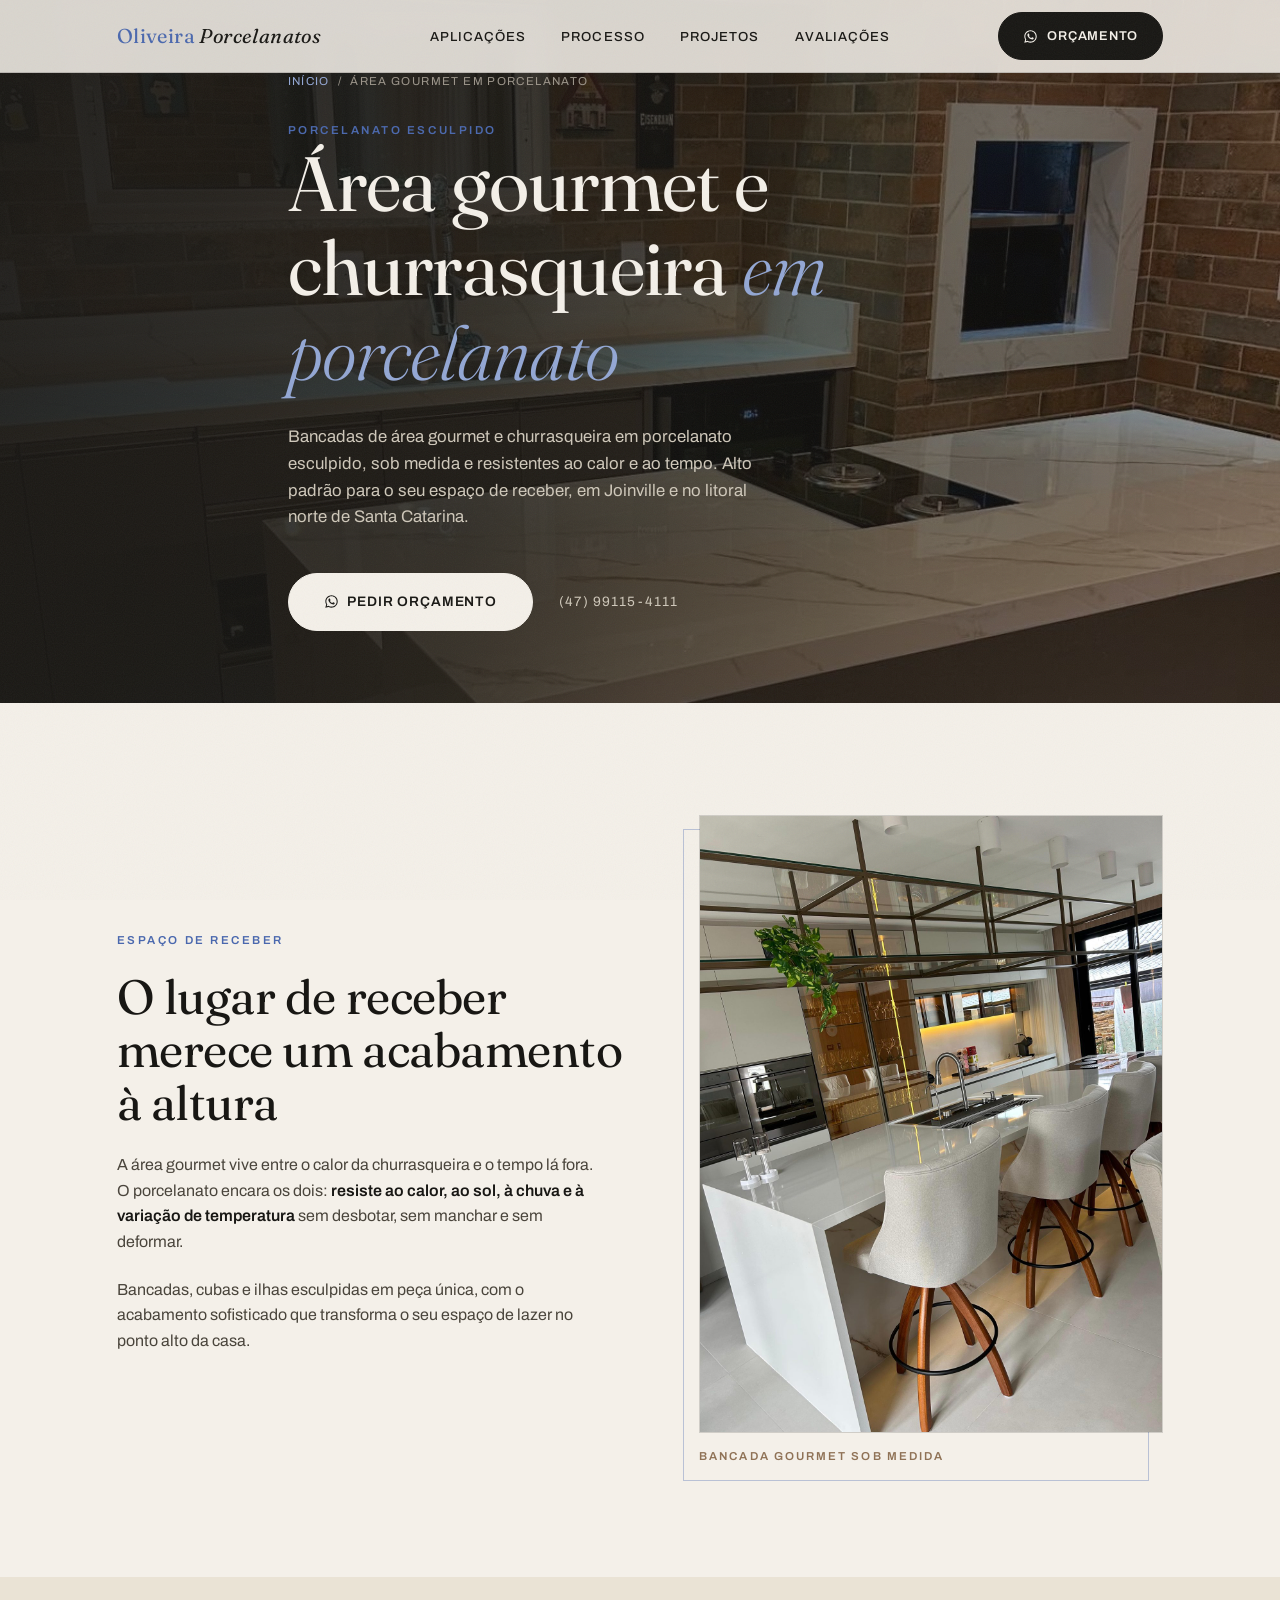
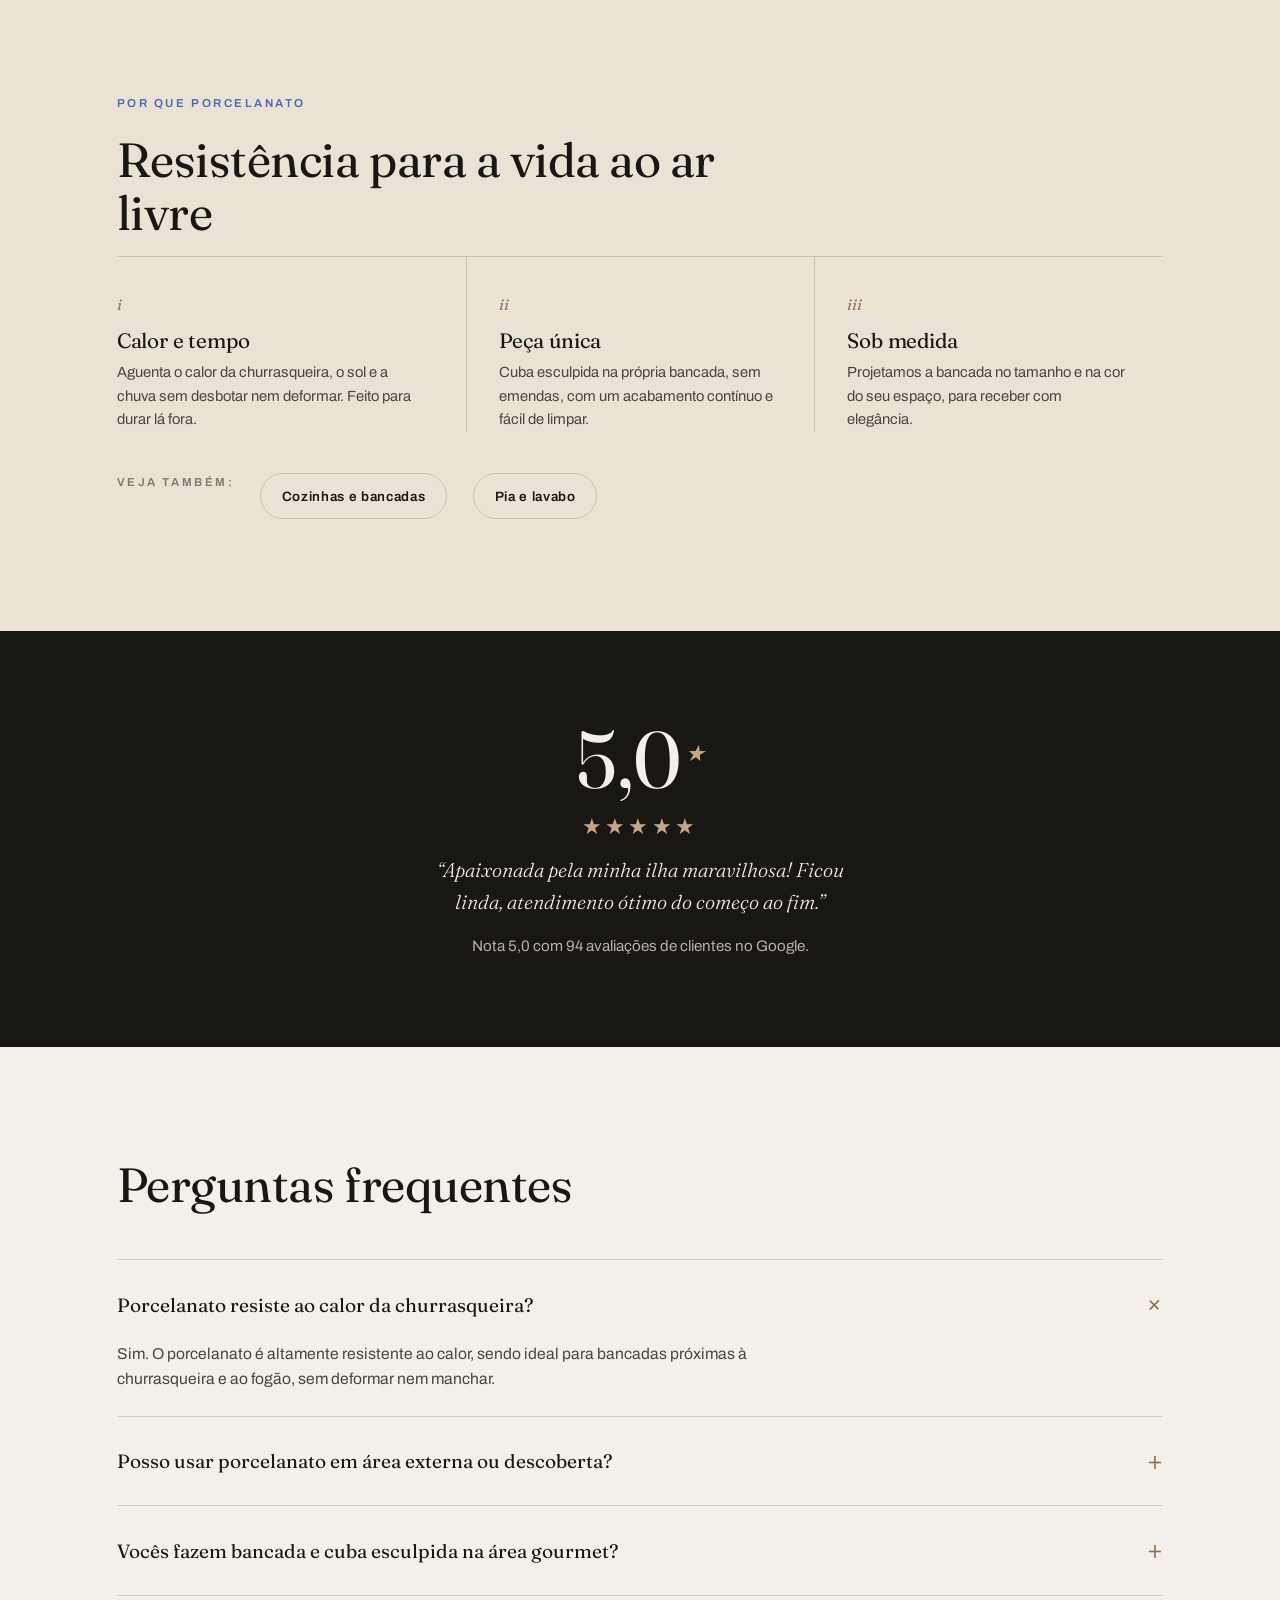
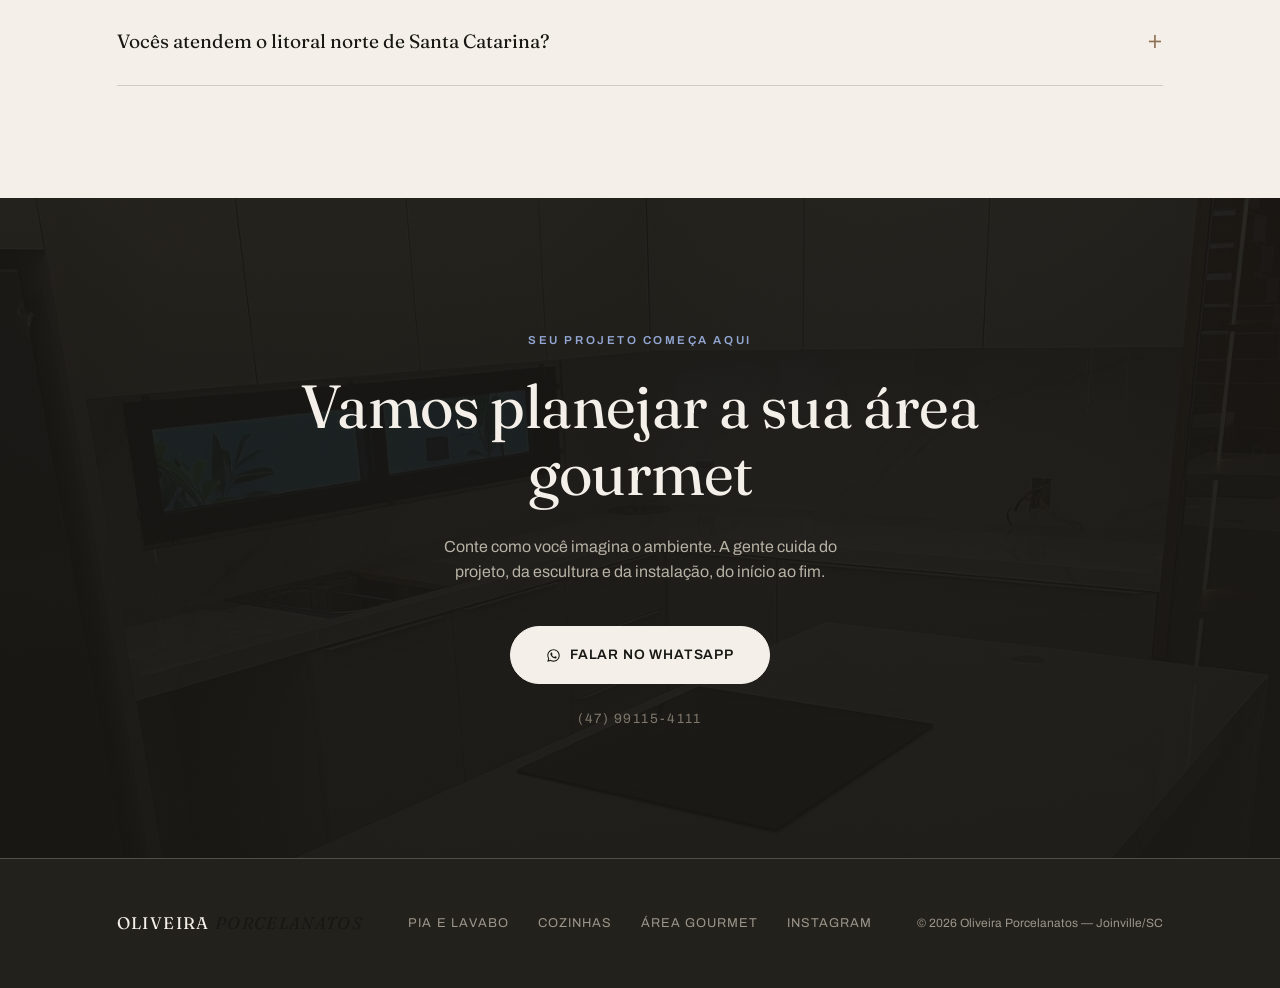
==== area-gourmet-porcelanato/index.html @ 545fddc0 "SEO: paginas por aplicacao (pia/lavabo, cozinha, area gourmet) + links internos + sitemap 3 landing " ====
<!DOCTYPE html>
<html lang="pt-BR">
<head>
<meta charset="UTF-8">
<meta name="viewport" content="width=device-width, initial-scale=1.0">
<title>Área Gourmet e Churrasqueira em Porcelanato | Joinville e Litoral SC | Oliveira Porcelanatos</title>
<meta name="description" content="Bancadas de área gourmet e churrasqueira em porcelanato esculpido, sob medida. Resistente ao calor e ao tempo, alto padrão. Joinville, Balneário Camboriú, Itapema e região.">
<link rel="canonical" href="https://oliveiraporcelanatos.com.br/area-gourmet-porcelanato/">
<link rel="icon" type="image/png" sizes="32x32" href="../assets/favicon-32.png">
<link rel="icon" type="image/png" sizes="16x16" href="../assets/favicon-16.png">
<link rel="apple-touch-icon" href="../assets/favicon-180.png">

<meta property="og:title" content="Área Gourmet e Churrasqueira em Porcelanato | Oliveira Porcelanatos">
<meta property="og:description" content="Bancadas de área gourmet e churrasqueira em porcelanato esculpido, resistentes ao calor e ao tempo. Alto padrão sob medida em Joinville e litoral norte de SC.">
<meta property="og:type" content="website">
<meta property="og:url" content="https://oliveiraporcelanatos.com.br/area-gourmet-porcelanato/">
<meta property="og:image" content="https://oliveiraporcelanatos.com.br/assets/aplic-gourmet.jpg">
<meta property="og:locale" content="pt_BR">

<script type="application/ld+json">
{
  "@context":"https://schema.org","@type":"Service",
  "serviceType":"Área gourmet e churrasqueira em porcelanato esculpido",
  "provider":{"@type":"LocalBusiness","name":"Oliveira Porcelanatos","telephone":"+5547991154111","url":"https://oliveiraporcelanatos.com.br/","aggregateRating":{"@type":"AggregateRating","ratingValue":"5.0","reviewCount":"94"}},
  "areaServed":["Joinville","Balneário Camboriú","Itapema","Barra Velha","Itajaí","Blumenau"],
  "description":"Bancadas de área gourmet e churrasqueira em porcelanato esculpido, sob medida, resistentes ao calor e às intempéries."
}
</script>
<script type="application/ld+json">
{
  "@context":"https://schema.org","@type":"BreadcrumbList",
  "itemListElement":[
    {"@type":"ListItem","position":1,"name":"Início","item":"https://oliveiraporcelanatos.com.br/"},
    {"@type":"ListItem","position":2,"name":"Área gourmet em porcelanato","item":"https://oliveiraporcelanatos.com.br/area-gourmet-porcelanato/"}
  ]
}
</script>
<script type="application/ld+json">
{
  "@context":"https://schema.org","@type":"FAQPage","mainEntity":[
    {"@type":"Question","name":"Porcelanato resiste ao calor da churrasqueira?","acceptedAnswer":{"@type":"Answer","text":"Sim. O porcelanato é altamente resistente ao calor, sendo ideal para bancadas próximas à churrasqueira e ao fogão, sem deformar nem manchar."}},
    {"@type":"Question","name":"Posso usar porcelanato em área externa ou descoberta?","acceptedAnswer":{"@type":"Answer","text":"Sim. O porcelanato resiste ao sol, à chuva e à variação de temperatura sem desbotar, o que o torna excelente para áreas gourmet abertas e varandas."}},
    {"@type":"Question","name":"Vocês fazem bancada e cuba esculpida na área gourmet?","acceptedAnswer":{"@type":"Answer","text":"Sim. Esculpimos a cuba na própria chapa, em peça única com a bancada, e projetamos tudo sob medida para o seu espaço de receber."}},
    {"@type":"Question","name":"Vocês atendem o litoral norte de Santa Catarina?","acceptedAnswer":{"@type":"Answer","text":"Sim. Atendemos Joinville e todo o litoral norte de SC, incluindo Balneário Camboriú, Itapema e Barra Velha, levando o projeto pronto para a instalação."}}
  ]
}
</script>

<!-- Meta Pixel -->
<script>
!function(f,b,e,v,n,t,s){if(f.fbq)return;n=f.fbq=function(){n.callMethod?
n.callMethod.apply(n,arguments):n.queue.push(arguments)};if(!f._fbq)f._fbq=n;
n.push=n;n.loaded=!0;n.version='2.0';n.queue=[];t=b.createElement(e);t.async=!0;
t.src=v;s=b.getElementsByTagName(e)[0];s.parentNode.insertBefore(t,s)}(window,
document,'script','https://connect.facebook.net/en_US/fbevents.js');
fbq('init', '1409799454353102');
fbq('track', 'PageView');
</script>
<noscript><img height="1" width="1" style="display:none"
src="https://www.facebook.com/tr?id=1409799454353102&ev=PageView&noscript=1"/></noscript>
<!-- End Meta Pixel -->

<!-- Google Analytics (GA4) -->
<script async src="https://www.googletagmanager.com/gtag/js?id=G-6F4FPWEDV4"></script>
<script>
window.dataLayer = window.dataLayer || [];
function gtag(){dataLayer.push(arguments);}
gtag('js', new Date());
gtag('config', 'G-6F4FPWEDV4');
</script>
<!-- End Google Analytics -->

<link rel="preconnect" href="https://fonts.googleapis.com">
<link rel="preconnect" href="https://fonts.gstatic.com" crossorigin>
<link href="https://fonts.googleapis.com/css2?family=Fraunces:ital,opsz,wght@0,9..144,300;0,9..144,400;0,9..144,500;1,9..144,300;1,9..144,400&family=Archivo:wght@400;500;600&display=swap" rel="stylesheet">
<link rel="stylesheet" href="../assets/aplicacoes.css">
</head>
<body>

<header>
  <div class="wrap nav">
    <a class="marca" href="../">Oliveira <span>Porcelanatos</span></a>
    <ul class="nav-links">
      <li><a href="../#aplicacoes">Aplicações</a></li>
      <li><a href="../#processo">Processo</a></li>
      <li><a href="../#projetos">Projetos</a></li>
      <li><a href="../#reputacao">Avaliações</a></li>
    </ul>
    <a class="btn-zap" href="https://wa.me/5547991154111?text=Ol%C3%A1!%20Vim%20pelo%20site%20e%20gostaria%20de%20um%20or%C3%A7amento%20de%20%C3%A1rea%20gourmet%20em%20porcelanato." target="_blank" rel="noopener">
      <svg viewBox="0 0 24 24"><path d="M19.05 4.91A9.82 9.82 0 0012.04 2c-5.46 0-9.91 4.45-9.91 9.91 0 1.75.46 3.45 1.32 4.95L2.05 22l5.25-1.38c1.45.79 3.08 1.21 4.74 1.21 5.46 0 9.91-4.45 9.91-9.91 0-2.65-1.03-5.14-2.9-7.01zm-7.01 15.24c-1.48 0-2.93-.4-4.2-1.15l-.3-.18-3.12.82.83-3.04-.2-.31a8.26 8.26 0 01-1.26-4.38c0-4.54 3.7-8.24 8.25-8.24 2.2 0 4.27.86 5.82 2.42a8.18 8.18 0 012.41 5.83c0 4.54-3.7 8.24-8.25 8.24zm4.52-6.16c-.25-.12-1.47-.72-1.69-.81-.23-.08-.39-.12-.56.12-.17.25-.64.81-.78.97-.14.17-.29.19-.54.06-.25-.12-1.05-.39-1.99-1.23-.74-.66-1.23-1.47-1.38-1.72-.14-.25-.02-.38.11-.51.11-.11.25-.29.37-.43.13-.14.17-.25.25-.41.08-.17.04-.31-.02-.43-.06-.12-.56-1.34-.76-1.84-.2-.48-.41-.42-.56-.42-.14 0-.31-.02-.48-.02s-.43.06-.66.31c-.22.25-.86.85-.86 2.07 0 1.22.89 2.4 1.01 2.56.12.17 1.75 2.67 4.24 3.74.59.26 1.05.41 1.41.52.59.19 1.13.16 1.56.1.48-.07 1.47-.6 1.68-1.18.21-.58.21-1.08.14-1.18-.06-.11-.22-.17-.47-.29z"/></svg>
      Orçamento
    </a>
  </div>
</header>

<section class="ap-hero" style="background-image:url('../assets/aplic-gourmet.jpg')">
  <div class="wrap ap-hero-inner">
    <nav class="bc"><a href="../">Início</a> <span>/</span> <span>Área gourmet em porcelanato</span></nav>
    <span class="label">Porcelanato esculpido</span>
    <h1>Área gourmet e churrasqueira <em>em porcelanato</em></h1>
    <p class="sub">Bancadas de área gourmet e churrasqueira em porcelanato esculpido, sob medida e resistentes ao calor e ao tempo. Alto padrão para o seu espaço de receber, em Joinville e no litoral norte de Santa Catarina.</p>
    <div class="ctas">
      <a class="btn-zap grande" href="https://wa.me/5547991154111?text=Ol%C3%A1!%20Vim%20pelo%20site%20e%20gostaria%20de%20um%20or%C3%A7amento%20de%20%C3%A1rea%20gourmet%20em%20porcelanato." target="_blank" rel="noopener">
        <svg viewBox="0 0 24 24"><path d="M19.05 4.91A9.82 9.82 0 0012.04 2c-5.46 0-9.91 4.45-9.91 9.91 0 1.75.46 3.45 1.32 4.95L2.05 22l5.25-1.38c1.45.79 3.08 1.21 4.74 1.21 5.46 0 9.91-4.45 9.91-9.91 0-2.65-1.03-5.14-2.9-7.01zm-7.01 15.24c-1.48 0-2.93-.4-4.2-1.15l-.3-.18-3.12.82.83-3.04-.2-.31a8.26 8.26 0 01-1.26-4.38c0-4.54 3.7-8.24 8.25-8.24 2.2 0 4.27.86 5.82 2.42a8.18 8.18 0 012.41 5.83c0 4.54-3.7 8.24-8.25 8.24zm4.52-6.16c-.25-.12-1.47-.72-1.69-.81-.23-.08-.39-.12-.56.12-.17.25-.64.81-.78.97-.14.17-.29.19-.54.06-.25-.12-1.05-.39-1.99-1.23-.74-.66-1.23-1.47-1.38-1.72-.14-.25-.02-.38.11-.51.11-.11.25-.29.37-.43.13-.14.17-.25.25-.41.08-.17.04-.31-.02-.43-.06-.12-.56-1.34-.76-1.84-.2-.48-.41-.42-.56-.42-.14 0-.31-.02-.48-.02s-.43.06-.66.31c-.22.25-.86.85-.86 2.07 0 1.22.89 2.4 1.01 2.56.12.17 1.75 2.67 4.24 3.74.59.26 1.05.41 1.41.52.59.19 1.13.16 1.56.1.48-.07 1.47-.6 1.68-1.18.21-.58.21-1.08.14-1.18-.06-.11-.22-.17-.47-.29z"/></svg>
        Pedir orçamento
      </a>
      <a class="fone" href="tel:+5547991154111">(47) 99115-4111</a>
    </div>
  </div>
</section>

<section class="ap-sec">
  <div class="wrap ap-duo">
    <div>
      <span class="label">Espaço de receber</span>
      <h2>O lugar de receber merece um acabamento à altura</h2>
      <p>A área gourmet vive entre o calor da churrasqueira e o tempo lá fora. O porcelanato encara os dois: <strong>resiste ao calor, ao sol, à chuva e à variação de temperatura</strong> sem desbotar, sem manchar e sem deformar.</p>
      <p>Bancadas, cubas e ilhas esculpidas em peça única, com o acabamento sofisticado que transforma o seu espaço de lazer no ponto alto da casa.</p>
    </div>
    <figure class="foto-quadro dir">
      <img src="../assets/atelie-quartzo.jpg" alt="Bancada de área gourmet em porcelanato esculpido de alto padrão" loading="lazy">
      <figcaption>Bancada gourmet sob medida</figcaption>
    </figure>
  </div>
</section>

<section class="ap-sec alt">
  <div class="wrap">
    <span class="label">Por que porcelanato</span>
    <h2>Resistência para a vida ao ar livre</h2>
    <div class="benef">
      <div class="it">
        <span class="idx">i</span>
        <h3>Calor e tempo</h3>
        <p>Aguenta o calor da churrasqueira, o sol e a chuva sem desbotar nem deformar. Feito para durar lá fora.</p>
      </div>
      <div class="it">
        <span class="idx">ii</span>
        <h3>Peça única</h3>
        <p>Cuba esculpida na própria bancada, sem emendas, com um acabamento contínuo e fácil de limpar.</p>
      </div>
      <div class="it">
        <span class="idx">iii</span>
        <h3>Sob medida</h3>
        <p>Projetamos a bancada no tamanho e na cor do seu espaço, para receber com elegância.</p>
      </div>
    </div>
    <div class="rel">
      <span class="label" style="color:#7E776B">Veja também:</span>
      <a href="../cozinha-porcelanato/">Cozinhas e bancadas</a>
      <a href="../pia-lavabo-esculpido/">Pia e lavabo</a>
    </div>
  </div>
</section>

<section class="ap-prova">
  <div class="wrap">
    <div class="nota">5,0<sup>★</sup></div>
    <div class="estrelas">★★★★★</div>
    <p class="quote">“Apaixonada pela minha ilha maravilhosa! Ficou linda, atendimento ótimo do começo ao fim.”</p>
    <p>Nota 5,0 com 94 avaliações de clientes no Google.</p>
  </div>
</section>

<section class="faq">
  <div class="wrap">
    <h2>Perguntas frequentes</h2>
    <details open>
      <summary>Porcelanato resiste ao calor da churrasqueira?</summary>
      <p>Sim. O porcelanato é altamente resistente ao calor, sendo ideal para bancadas próximas à churrasqueira e ao fogão, sem deformar nem manchar.</p>
    </details>
    <details>
      <summary>Posso usar porcelanato em área externa ou descoberta?</summary>
      <p>Sim. O porcelanato resiste ao sol, à chuva e à variação de temperatura sem desbotar, o que o torna excelente para áreas gourmet abertas e varandas.</p>
    </details>
    <details>
      <summary>Vocês fazem bancada e cuba esculpida na área gourmet?</summary>
      <p>Sim. Esculpimos a cuba na própria chapa, em peça única com a bancada, e projetamos tudo sob medida para o seu espaço de receber.</p>
    </details>
    <details>
      <summary>Vocês atendem o litoral norte de Santa Catarina?</summary>
      <p>Sim. Atendemos Joinville e todo o litoral norte de SC, incluindo Balneário Camboriú, Itapema e Barra Velha, levando o projeto pronto para a instalação.</p>
    </details>
  </div>
</section>

<section class="cta-final">
  <div class="wrap">
    <span class="label" style="color:var(--azul-claro)">Seu projeto começa aqui</span>
    <h2>Vamos planejar a sua área gourmet</h2>
    <p>Conte como você imagina o ambiente. A gente cuida do projeto, da escultura e da instalação, do início ao fim.</p>
    <a class="btn-zap grande" href="https://wa.me/5547991154111?text=Ol%C3%A1!%20Vim%20pelo%20site%20e%20gostaria%20de%20um%20or%C3%A7amento%20de%20%C3%A1rea%20gourmet%20em%20porcelanato." target="_blank" rel="noopener">
      <svg viewBox="0 0 24 24"><path d="M19.05 4.91A9.82 9.82 0 0012.04 2c-5.46 0-9.91 4.45-9.91 9.91 0 1.75.46 3.45 1.32 4.95L2.05 22l5.25-1.38c1.45.79 3.08 1.21 4.74 1.21 5.46 0 9.91-4.45 9.91-9.91 0-2.65-1.03-5.14-2.9-7.01zm-7.01 15.24c-1.48 0-2.93-.4-4.2-1.15l-.3-.18-3.12.82.83-3.04-.2-.31a8.26 8.26 0 01-1.26-4.38c0-4.54 3.7-8.24 8.25-8.24 2.2 0 4.27.86 5.82 2.42a8.18 8.18 0 012.41 5.83c0 4.54-3.7 8.24-8.25 8.24zm4.52-6.16c-.25-.12-1.47-.72-1.69-.81-.23-.08-.39-.12-.56.12-.17.25-.64.81-.78.97-.14.17-.29.19-.54.06-.25-.12-1.05-.39-1.99-1.23-.74-.66-1.23-1.47-1.38-1.72-.14-.25-.02-.38.11-.51.11-.11.25-.29.37-.43.13-.14.17-.25.25-.41.08-.17.04-.31-.02-.43-.06-.12-.56-1.34-.76-1.84-.2-.48-.41-.42-.56-.42-.14 0-.31-.02-.48-.02s-.43.06-.66.31c-.22.25-.86.85-.86 2.07 0 1.22.89 2.4 1.01 2.56.12.17 1.75 2.67 4.24 3.74.59.26 1.05.41 1.41.52.59.19 1.13.16 1.56.1.48-.07 1.47-.6 1.68-1.18.21-.58.21-1.08.14-1.18-.06-.11-.22-.17-.47-.29z"/></svg>
      Falar no WhatsApp
    </a>
    <a class="fone" href="tel:+5547991154111">(47) 99115-4111</a>
  </div>
</section>

<footer>
  <div class="wrap rodape">
    <a class="marca" href="../">Oliveira <span>Porcelanatos</span></a>
    <nav>
      <a href="../pia-lavabo-esculpido/">Pia e lavabo</a>
      <a href="../cozinha-porcelanato/">Cozinhas</a>
      <a href="../area-gourmet-porcelanato/">Área gourmet</a>
      <a href="https://www.instagram.com/oliveiraporcelanatos/" target="_blank" rel="noopener">Instagram</a>
    </nav>
    <small>© 2026 Oliveira Porcelanatos — Joinville/SC</small>
  </div>
</footer>

<script>
document.querySelectorAll('a[href*="wa.me"]').forEach(a => {
  a.addEventListener('click', () => {
    if (window.fbq) fbq('track', 'Contact');
    if (window.gtag) gtag('event', 'whatsapp_click', { event_category: 'lead', event_label: 'area-gourmet' });
  });
});
</script>
</body>
</html>
---- assets/aplicacoes.css ----
/* ============================================================
   Oliveira Porcelanatos — CSS das páginas de aplicação (SEO)
   Mesma identidade do index. Carregado por /pia-lavabo-esculpido/,
   /cozinha-porcelanato/, /area-gourmet-porcelanato/.
   ============================================================ */
:root{
  --porcelana:#F4F0E9; --areia:#EAE3D5; --grafite:#181714; --grafite-2:#23211C;
  --bronze:#8F7256; --bronze-claro:#C2A789; --azul:#4A68AE; --azul-escuro:#3A5390;
  --azul-claro:#93A7D4; --linha:rgba(24,23,20,.16); --linha-clara:rgba(244,240,233,.22);
  --serif:'Fraunces',Georgia,serif; --sans:'Archivo',Helvetica,Arial,sans-serif;
}
*{margin:0;padding:0;box-sizing:border-box}
html{scroll-behavior:smooth}
body{background:var(--porcelana);color:var(--grafite);font-family:var(--sans);font-size:16px;line-height:1.6;-webkit-font-smoothing:antialiased;overflow-x:hidden}
body::after{content:"";position:fixed;inset:0;pointer-events:none;z-index:999;opacity:.05;background-image:url("data:image/svg+xml,%3Csvg xmlns='http://www.w3.org/2000/svg' width='180' height='180'%3E%3Cfilter id='n'%3E%3CfeTurbulence type='fractalNoise' baseFrequency='0.9' numOctaves='2'/%3E%3C/filter%3E%3Crect width='180' height='180' filter='url(%23n)' opacity='1'/%3E%3C/svg%3E")}
::selection{background:var(--bronze);color:var(--porcelana)}
.wrap{max-width:1200px;margin:0 auto;padding:0 6vw}
.label{font-family:var(--sans);font-size:.72rem;font-weight:600;letter-spacing:.22em;text-transform:uppercase;color:var(--azul)}
h1,h2,h3{font-family:var(--serif);font-weight:400;line-height:1.1;letter-spacing:-.01em}
em{font-style:italic;font-weight:300}
a{color:inherit}

/* ---------- header ---------- */
header{position:fixed;top:0;left:0;right:0;z-index:100;background:color-mix(in srgb, var(--porcelana) 88%, transparent);backdrop-filter:blur(10px);border-bottom:1px solid var(--linha)}
.nav{display:flex;align-items:center;justify-content:space-between;height:72px}
.marca{font-family:var(--serif);font-size:1.25rem;letter-spacing:.02em;text-decoration:none;color:var(--azul)}
.marca span{color:var(--grafite);font-style:italic}
.nav-links{display:flex;gap:2.2rem;list-style:none}
.nav-links a{text-decoration:none;color:var(--grafite);font-size:.82rem;font-weight:500;letter-spacing:.08em;text-transform:uppercase;position:relative}
.nav-links a::after{content:"";position:absolute;left:0;bottom:-6px;width:0;height:1px;background:var(--azul);transition:width .35s}
.nav-links a:hover::after{width:100%}
@media(max-width:820px){.nav-links{display:none}}
.btn-zap{display:inline-flex;align-items:center;gap:.55rem;background:var(--grafite);color:var(--porcelana);text-decoration:none;font-size:.8rem;font-weight:600;letter-spacing:.06em;text-transform:uppercase;padding:.78rem 1.5rem;border-radius:99px;border:1px solid var(--grafite);transition:background .3s,color .3s}
.btn-zap:hover{background:transparent;color:var(--grafite)}
.btn-zap svg{width:15px;height:15px;fill:currentColor}
.btn-zap.grande{padding:1.05rem 2.2rem;font-size:.86rem}

/* ---------- hero da aplicação ---------- */
.ap-hero{min-height:78svh;display:flex;flex-direction:column;justify-content:flex-end;position:relative;padding:72px 0 0;overflow:hidden;background-position:center 32%;background-size:cover;background-repeat:no-repeat}
.ap-hero::before{content:"";position:absolute;inset:0;background:linear-gradient(100deg, rgba(24,23,20,.94) 0%, rgba(24,23,20,.8) 40%, rgba(24,23,20,.5) 72%, rgba(24,23,20,.32) 100%)}
.ap-hero-inner{position:relative;z-index:2;padding-bottom:4.5rem}
.bc{display:flex;gap:.5rem;align-items:center;font-size:.72rem;letter-spacing:.12em;text-transform:uppercase;color:#9C958A;margin-bottom:1.6rem}
.bc a{color:var(--azul-claro);text-decoration:none}
.bc a:hover{color:var(--bronze-claro)}
.ap-hero h1{font-size:clamp(2.4rem,6vw,5.2rem);max-width:15ch;color:var(--porcelana)}
.ap-hero h1 em{color:var(--azul-claro)}
.ap-hero .sub{margin-top:1.8rem;max-width:48ch;color:#CFC8BA;font-size:1.05rem}
.ap-hero .ctas{display:flex;align-items:center;gap:1.6rem;margin-top:2.6rem;flex-wrap:wrap}
.ap-hero .btn-zap{background:var(--porcelana);color:var(--grafite);border-color:var(--porcelana)}
.ap-hero .btn-zap:hover{background:transparent;color:var(--porcelana)}
.ap-hero .fone{color:#CFC8BA;font-size:.85rem;letter-spacing:.08em;text-decoration:none}
.ap-hero .fone:hover{color:var(--porcelana)}

/* ---------- bloco de conteúdo ---------- */
.ap-sec{padding:7rem 0}
.ap-sec.alt{background:var(--areia)}
.ap-duo{display:grid;grid-template-columns:1.1fr 1fr;gap:4.5rem;align-items:center}
.ap-duo.inv{grid-template-columns:1fr 1.1fr}
@media(max-width:920px){.ap-duo,.ap-duo.inv{grid-template-columns:1fr;gap:2.6rem}}
.ap-sec h2{font-size:clamp(1.8rem,3.8vw,3rem);max-width:20ch;margin:1.2rem 0 0}
.ap-sec p{color:#4A453C;font-size:1rem;margin-top:1.4rem;max-width:54ch}
.ap-sec p strong{color:var(--grafite);font-weight:600}
.foto-quadro{position:relative}
.foto-quadro img{width:100%;display:block;border:1px solid var(--linha)}
.foto-quadro::after{content:"";position:absolute;top:14px;left:14px;width:100%;height:100%;border:1px solid var(--azul);opacity:.35;z-index:-1}
.foto-quadro.dir::after{left:auto;right:14px}
.foto-quadro figcaption{margin-top:.9rem;font-size:.72rem;font-weight:600;letter-spacing:.18em;text-transform:uppercase;color:var(--bronze)}

/* ---------- benefícios ---------- */
.benef{display:grid;grid-template-columns:repeat(3,1fr);gap:0;margin-top:1rem;border-top:1px solid var(--linha)}
@media(max-width:820px){.benef{grid-template-columns:1fr}}
.benef .it{padding:2.2rem 2rem 0 0}
.benef .it+.it{border-left:1px solid var(--linha);padding-left:2rem}
@media(max-width:820px){.benef .it+.it{border-left:none;border-top:1px solid var(--linha);padding-left:0}}
.benef .idx{font-family:var(--serif);font-style:italic;color:var(--bronze);font-size:.95rem}
.benef h3{font-size:1.3rem;margin:.8rem 0 .5rem}
.benef p{font-size:.92rem;color:#4A453C;margin:0;max-width:38ch}

/* ---------- lista de aplicações relacionadas ---------- */
.rel{display:flex;gap:1.6rem;flex-wrap:wrap;margin-top:2.6rem}
.rel a{display:inline-flex;align-items:center;gap:.6rem;text-decoration:none;color:var(--grafite);font-size:.84rem;font-weight:600;letter-spacing:.05em;border:1px solid var(--linha);border-radius:99px;padding:.7rem 1.3rem;transition:border-color .3s,color .3s}
.rel a:hover{border-color:var(--azul);color:var(--azul)}

/* ---------- prova social ---------- */
.ap-prova{background:var(--grafite);color:var(--porcelana);padding:5.5rem 0;text-align:center}
.ap-prova .nota{font-family:var(--serif);font-size:clamp(3.4rem,7vw,5rem);line-height:1;color:var(--porcelana)}
.ap-prova .nota sup{font-size:.28em;color:var(--bronze-claro);font-style:italic;margin-left:.1em;vertical-align:super}
.ap-prova .estrelas{color:var(--bronze-claro);font-size:1.4rem;letter-spacing:.2rem;margin:.6rem 0}
.ap-prova p{color:#B7B0A4;max-width:40ch;margin:1rem auto 0;font-size:.95rem}
.ap-prova .quote{font-family:var(--serif);font-style:italic;font-weight:300;font-size:1.25rem;max-width:34ch;margin:0 auto;color:var(--porcelana)}

/* ---------- FAQ ---------- */
.faq{padding:7rem 0}
.faq h2{font-size:clamp(1.8rem,3.8vw,3rem);margin-bottom:3rem}
.faq details{border-top:1px solid var(--linha);padding:1.5rem 0}
.faq details:last-of-type{border-bottom:1px solid var(--linha)}
.faq summary{font-family:var(--serif);font-size:1.2rem;cursor:pointer;list-style:none;display:flex;justify-content:space-between;align-items:center;gap:1rem}
.faq summary::-webkit-details-marker{display:none}
.faq summary::after{content:"+";font-family:var(--sans);color:var(--bronze);font-size:1.6rem;font-weight:300;transition:transform .3s}
.faq details[open] summary::after{transform:rotate(45deg)}
.faq details p{margin-top:1rem;color:#4A453C;font-size:.98rem;max-width:70ch}

/* ---------- CTA final ---------- */
.cta-final{color:var(--porcelana);padding:8rem 0;text-align:center;position:relative;overflow:hidden;background:linear-gradient(rgba(24,23,20,.93), rgba(24,23,20,.96)), url("../assets/ambiente-claro.jpg") center 30%/cover no-repeat}
.cta-final h2{font-size:clamp(2rem,5vw,3.8rem);max-width:18ch;margin:1.4rem auto 0}
.cta-final p{margin:1.6rem auto 0;max-width:44ch;color:#B7B0A4}
.cta-final .btn-zap{background:var(--porcelana);color:var(--grafite);border-color:var(--porcelana);margin-top:2.6rem}
.cta-final .btn-zap:hover{background:transparent;color:var(--porcelana)}
.cta-final .fone{display:block;margin-top:1.5rem;color:#7E776B;font-size:.85rem;letter-spacing:.1em;text-decoration:none}

/* ---------- footer ---------- */
footer{background:var(--grafite-2);color:#9C958A;padding:3.2rem 0;border-top:1px solid var(--linha-clara)}
.rodape{display:flex;justify-content:space-between;align-items:center;gap:1.5rem;flex-wrap:wrap}
.rodape .marca{color:var(--porcelana);font-size:1.05rem}
.rodape nav{display:flex;gap:1.8rem;flex-wrap:wrap}
.rodape a{color:#9C958A;text-decoration:none;font-size:.8rem;letter-spacing:.08em;text-transform:uppercase;transition:color .3s}
.rodape a:hover{color:var(--bronze-claro)}
.rodape small{font-size:.75rem}
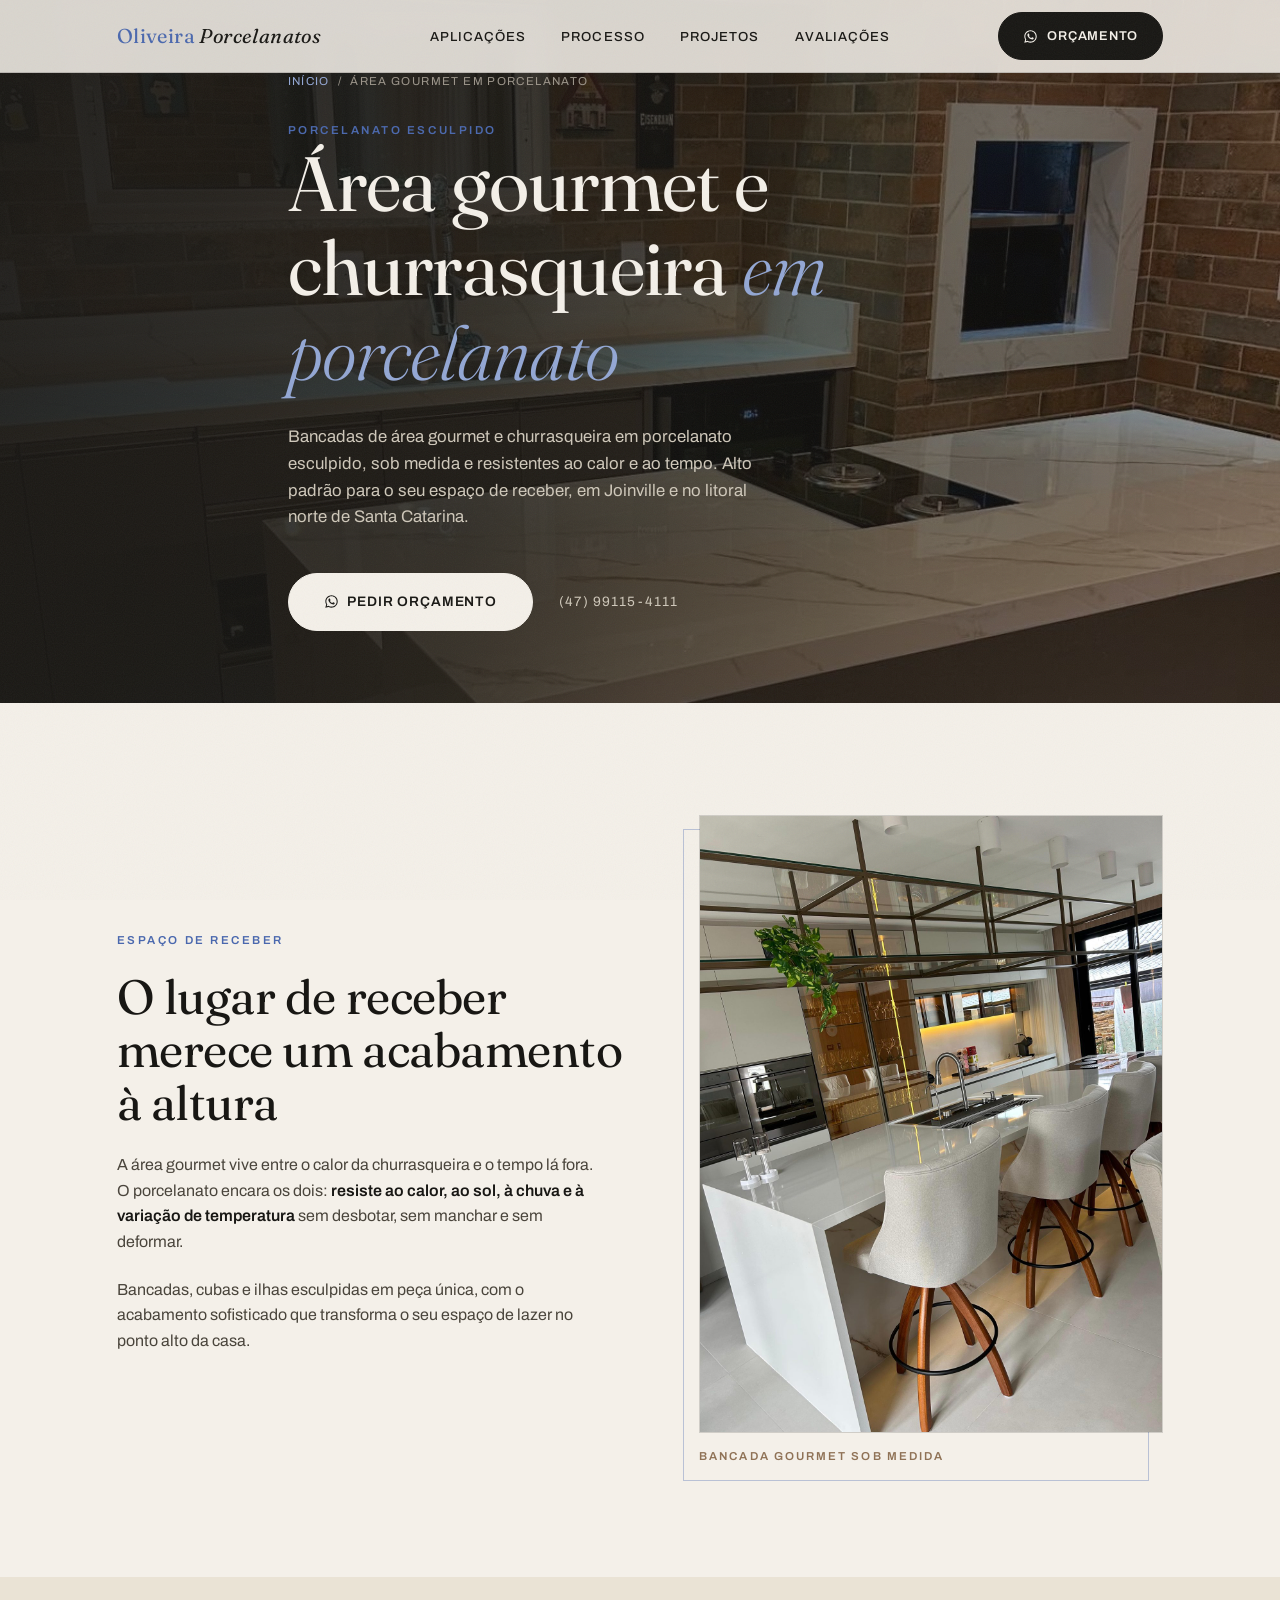
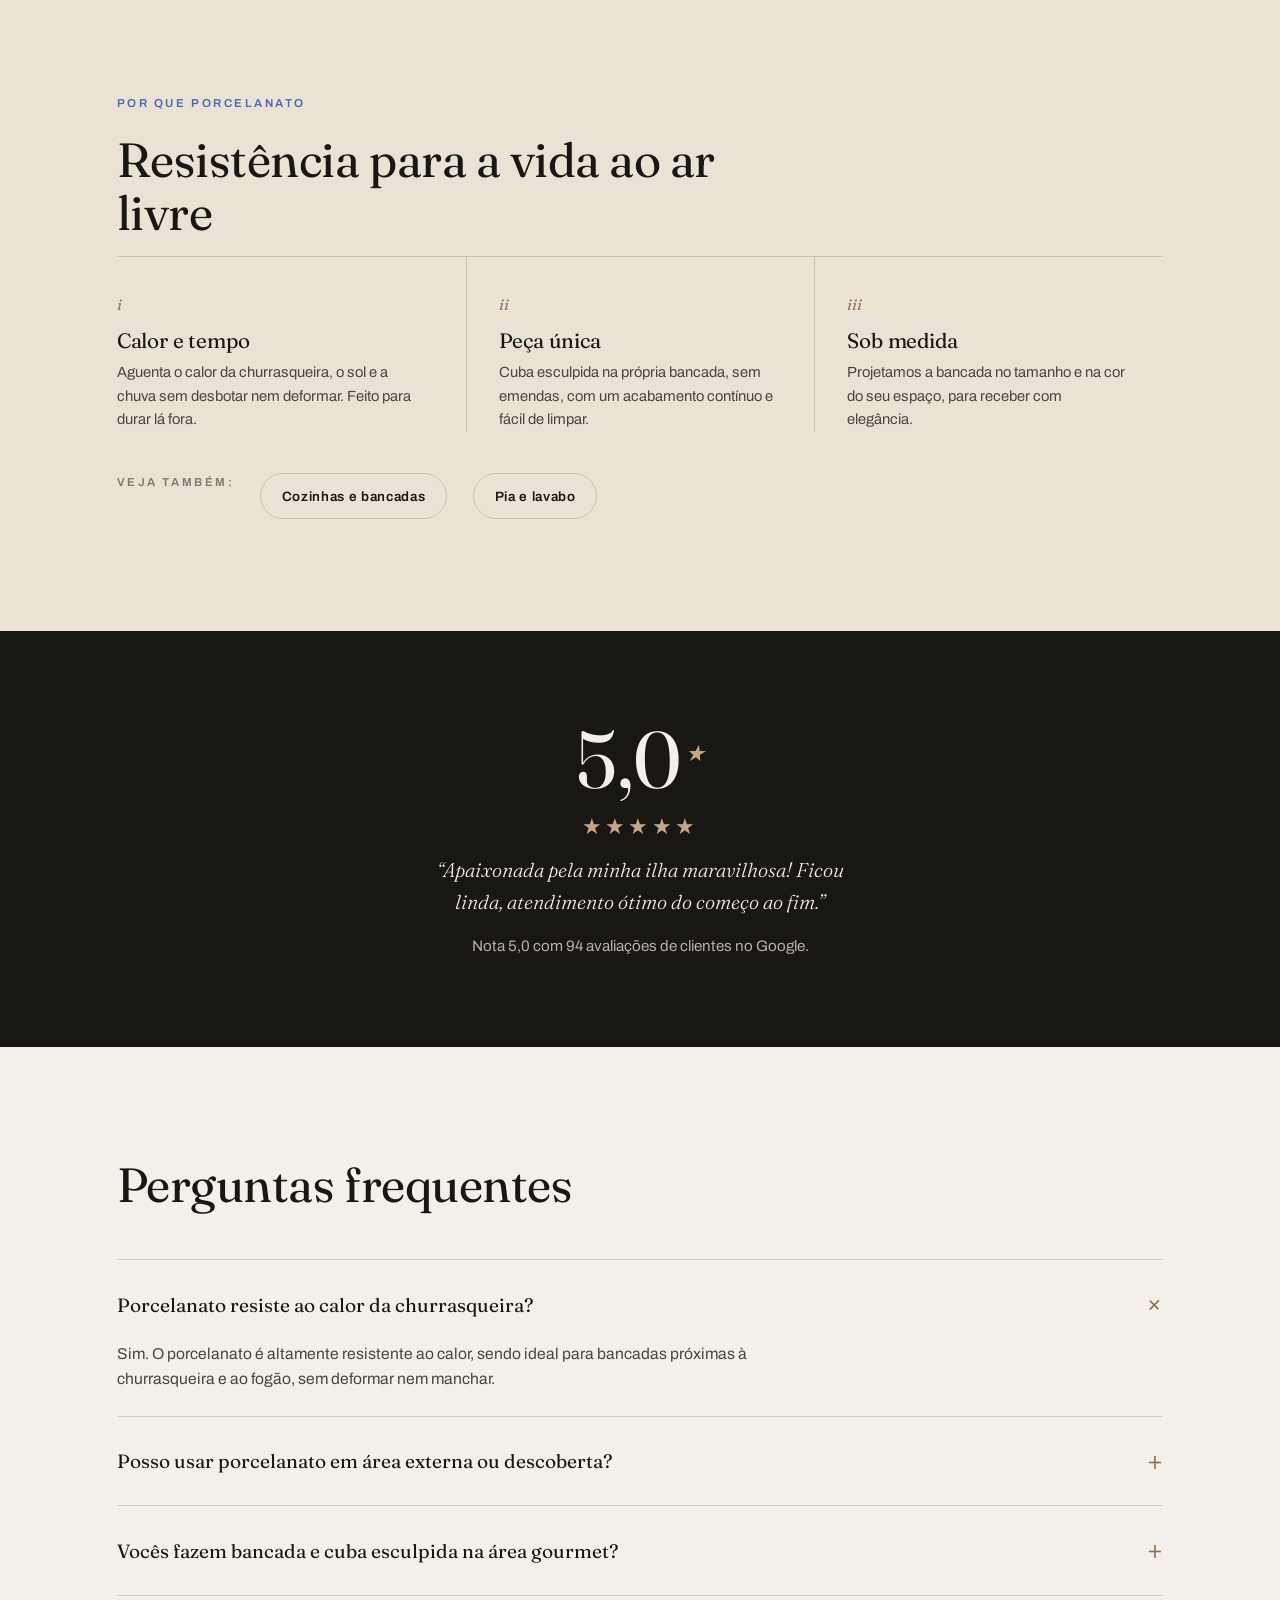
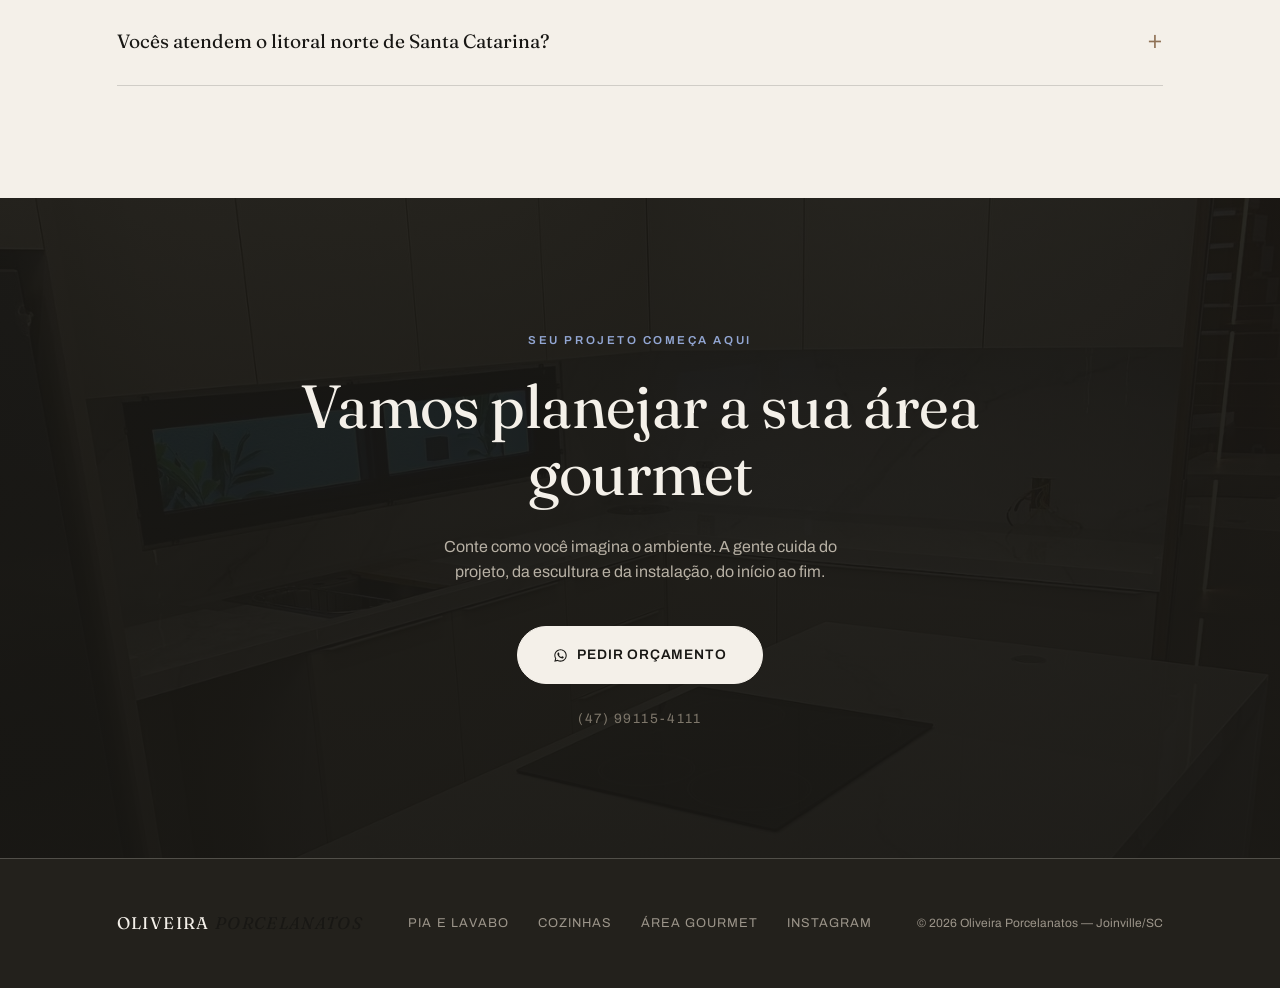
==== commit 3d01ed55: "Funil: todos os CTAs do site levam ao /orcamento/ (?ref por pagina) + Microsoft Clarity - CTAs wa.me" ====
--- a/area-gourmet-porcelanato/index.html
+++ b/area-gourmet-porcelanato/index.html
@@ -70,6 +70,16 @@
 </script>
 <!-- End Google Analytics -->
 
+<!-- Microsoft Clarity -->
+<script type="text/javascript">
+(function(c,l,a,r,i,t,y){
+c[a]=c[a]||function(){(c[a].q=c[a].q||[]).push(arguments)};
+t=l.createElement(r);t.async=1;t.src="https://www.clarity.ms/tag/"+i;
+y=l.getElementsByTagName(r)[0];y.parentNode.insertBefore(t,y);
+})(window, document, "clarity", "script", "xisjnmj8z2");
+</script>
+<!-- End Microsoft Clarity -->
+
 <link rel="preconnect" href="https://fonts.googleapis.com">
 <link rel="preconnect" href="https://fonts.gstatic.com" crossorigin>
 <link href="https://fonts.googleapis.com/css2?family=Fraunces:ital,opsz,wght@0,9..144,300;0,9..144,400;0,9..144,500;1,9..144,300;1,9..144,400&family=Archivo:wght@400;500;600&display=swap" rel="stylesheet">
@@ -86,7 +96,7 @@
       <li><a href="../#projetos">Projetos</a></li>
       <li><a href="../#reputacao">Avaliações</a></li>
     </ul>
-    <a class="btn-zap" href="https://wa.me/5547991154111?text=Ol%C3%A1!%20Vim%20pelo%20site%20e%20gostaria%20de%20um%20or%C3%A7amento%20de%20%C3%A1rea%20gourmet%20em%20porcelanato." target="_blank" rel="noopener">
+    <a class="btn-zap" href="../orcamento/?ref=site-gourmet">
       <svg viewBox="0 0 24 24"><path d="M19.05 4.91A9.82 9.82 0 0012.04 2c-5.46 0-9.91 4.45-9.91 9.91 0 1.75.46 3.45 1.32 4.95L2.05 22l5.25-1.38c1.45.79 3.08 1.21 4.74 1.21 5.46 0 9.91-4.45 9.91-9.91 0-2.65-1.03-5.14-2.9-7.01zm-7.01 15.24c-1.48 0-2.93-.4-4.2-1.15l-.3-.18-3.12.82.83-3.04-.2-.31a8.26 8.26 0 01-1.26-4.38c0-4.54 3.7-8.24 8.25-8.24 2.2 0 4.27.86 5.82 2.42a8.18 8.18 0 012.41 5.83c0 4.54-3.7 8.24-8.25 8.24zm4.52-6.16c-.25-.12-1.47-.72-1.69-.81-.23-.08-.39-.12-.56.12-.17.25-.64.81-.78.97-.14.17-.29.19-.54.06-.25-.12-1.05-.39-1.99-1.23-.74-.66-1.23-1.47-1.38-1.72-.14-.25-.02-.38.11-.51.11-.11.25-.29.37-.43.13-.14.17-.25.25-.41.08-.17.04-.31-.02-.43-.06-.12-.56-1.34-.76-1.84-.2-.48-.41-.42-.56-.42-.14 0-.31-.02-.48-.02s-.43.06-.66.31c-.22.25-.86.85-.86 2.07 0 1.22.89 2.4 1.01 2.56.12.17 1.75 2.67 4.24 3.74.59.26 1.05.41 1.41.52.59.19 1.13.16 1.56.1.48-.07 1.47-.6 1.68-1.18.21-.58.21-1.08.14-1.18-.06-.11-.22-.17-.47-.29z"/></svg>
       Orçamento
     </a>
@@ -100,7 +110,7 @@
     <h1>Área gourmet e churrasqueira <em>em porcelanato</em></h1>
     <p class="sub">Bancadas de área gourmet e churrasqueira em porcelanato esculpido, sob medida e resistentes ao calor e ao tempo. Alto padrão para o seu espaço de receber, em Joinville e no litoral norte de Santa Catarina.</p>
     <div class="ctas">
-      <a class="btn-zap grande" href="https://wa.me/5547991154111?text=Ol%C3%A1!%20Vim%20pelo%20site%20e%20gostaria%20de%20um%20or%C3%A7amento%20de%20%C3%A1rea%20gourmet%20em%20porcelanato." target="_blank" rel="noopener">
+      <a class="btn-zap grande" href="../orcamento/?ref=site-gourmet">
         <svg viewBox="0 0 24 24"><path d="M19.05 4.91A9.82 9.82 0 0012.04 2c-5.46 0-9.91 4.45-9.91 9.91 0 1.75.46 3.45 1.32 4.95L2.05 22l5.25-1.38c1.45.79 3.08 1.21 4.74 1.21 5.46 0 9.91-4.45 9.91-9.91 0-2.65-1.03-5.14-2.9-7.01zm-7.01 15.24c-1.48 0-2.93-.4-4.2-1.15l-.3-.18-3.12.82.83-3.04-.2-.31a8.26 8.26 0 01-1.26-4.38c0-4.54 3.7-8.24 8.25-8.24 2.2 0 4.27.86 5.82 2.42a8.18 8.18 0 012.41 5.83c0 4.54-3.7 8.24-8.25 8.24zm4.52-6.16c-.25-.12-1.47-.72-1.69-.81-.23-.08-.39-.12-.56.12-.17.25-.64.81-.78.97-.14.17-.29.19-.54.06-.25-.12-1.05-.39-1.99-1.23-.74-.66-1.23-1.47-1.38-1.72-.14-.25-.02-.38.11-.51.11-.11.25-.29.37-.43.13-.14.17-.25.25-.41.08-.17.04-.31-.02-.43-.06-.12-.56-1.34-.76-1.84-.2-.48-.41-.42-.56-.42-.14 0-.31-.02-.48-.02s-.43.06-.66.31c-.22.25-.86.85-.86 2.07 0 1.22.89 2.4 1.01 2.56.12.17 1.75 2.67 4.24 3.74.59.26 1.05.41 1.41.52.59.19 1.13.16 1.56.1.48-.07 1.47-.6 1.68-1.18.21-.58.21-1.08.14-1.18-.06-.11-.22-.17-.47-.29z"/></svg>
         Pedir orçamento
       </a>
@@ -189,9 +199,9 @@
     <span class="label" style="color:var(--azul-claro)">Seu projeto começa aqui</span>
     <h2>Vamos planejar a sua área gourmet</h2>
     <p>Conte como você imagina o ambiente. A gente cuida do projeto, da escultura e da instalação, do início ao fim.</p>
-    <a class="btn-zap grande" href="https://wa.me/5547991154111?text=Ol%C3%A1!%20Vim%20pelo%20site%20e%20gostaria%20de%20um%20or%C3%A7amento%20de%20%C3%A1rea%20gourmet%20em%20porcelanato." target="_blank" rel="noopener">
+    <a class="btn-zap grande" href="../orcamento/?ref=site-gourmet">
       <svg viewBox="0 0 24 24"><path d="M19.05 4.91A9.82 9.82 0 0012.04 2c-5.46 0-9.91 4.45-9.91 9.91 0 1.75.46 3.45 1.32 4.95L2.05 22l5.25-1.38c1.45.79 3.08 1.21 4.74 1.21 5.46 0 9.91-4.45 9.91-9.91 0-2.65-1.03-5.14-2.9-7.01zm-7.01 15.24c-1.48 0-2.93-.4-4.2-1.15l-.3-.18-3.12.82.83-3.04-.2-.31a8.26 8.26 0 01-1.26-4.38c0-4.54 3.7-8.24 8.25-8.24 2.2 0 4.27.86 5.82 2.42a8.18 8.18 0 012.41 5.83c0 4.54-3.7 8.24-8.25 8.24zm4.52-6.16c-.25-.12-1.47-.72-1.69-.81-.23-.08-.39-.12-.56.12-.17.25-.64.81-.78.97-.14.17-.29.19-.54.06-.25-.12-1.05-.39-1.99-1.23-.74-.66-1.23-1.47-1.38-1.72-.14-.25-.02-.38.11-.51.11-.11.25-.29.37-.43.13-.14.17-.25.25-.41.08-.17.04-.31-.02-.43-.06-.12-.56-1.34-.76-1.84-.2-.48-.41-.42-.56-.42-.14 0-.31-.02-.48-.02s-.43.06-.66.31c-.22.25-.86.85-.86 2.07 0 1.22.89 2.4 1.01 2.56.12.17 1.75 2.67 4.24 3.74.59.26 1.05.41 1.41.52.59.19 1.13.16 1.56.1.48-.07 1.47-.6 1.68-1.18.21-.58.21-1.08.14-1.18-.06-.11-.22-.17-.47-.29z"/></svg>
-      Falar no WhatsApp
+      Pedir orçamento
     </a>
     <a class="fone" href="tel:+5547991154111">(47) 99115-4111</a>
   </div>
@@ -211,10 +221,10 @@
 </footer>
 
 <script>
-document.querySelectorAll('a[href*="wa.me"]').forEach(a => {
+// rastreio de cliques no CTA de orçamento (GA4; Pixel dispara dentro do funil)
+document.querySelectorAll('a[href*="orcamento/"]').forEach(a => {
   a.addEventListener('click', () => {
-    if (window.fbq) fbq('track', 'Contact');
-    if (window.gtag) gtag('event', 'whatsapp_click', { event_category: 'lead', event_label: 'area-gourmet' });
+    if (window.gtag) gtag('event', 'cta_orcamento', { event_category: 'lead', event_label: 'area-gourmet' });
   });
 });
 </script>
